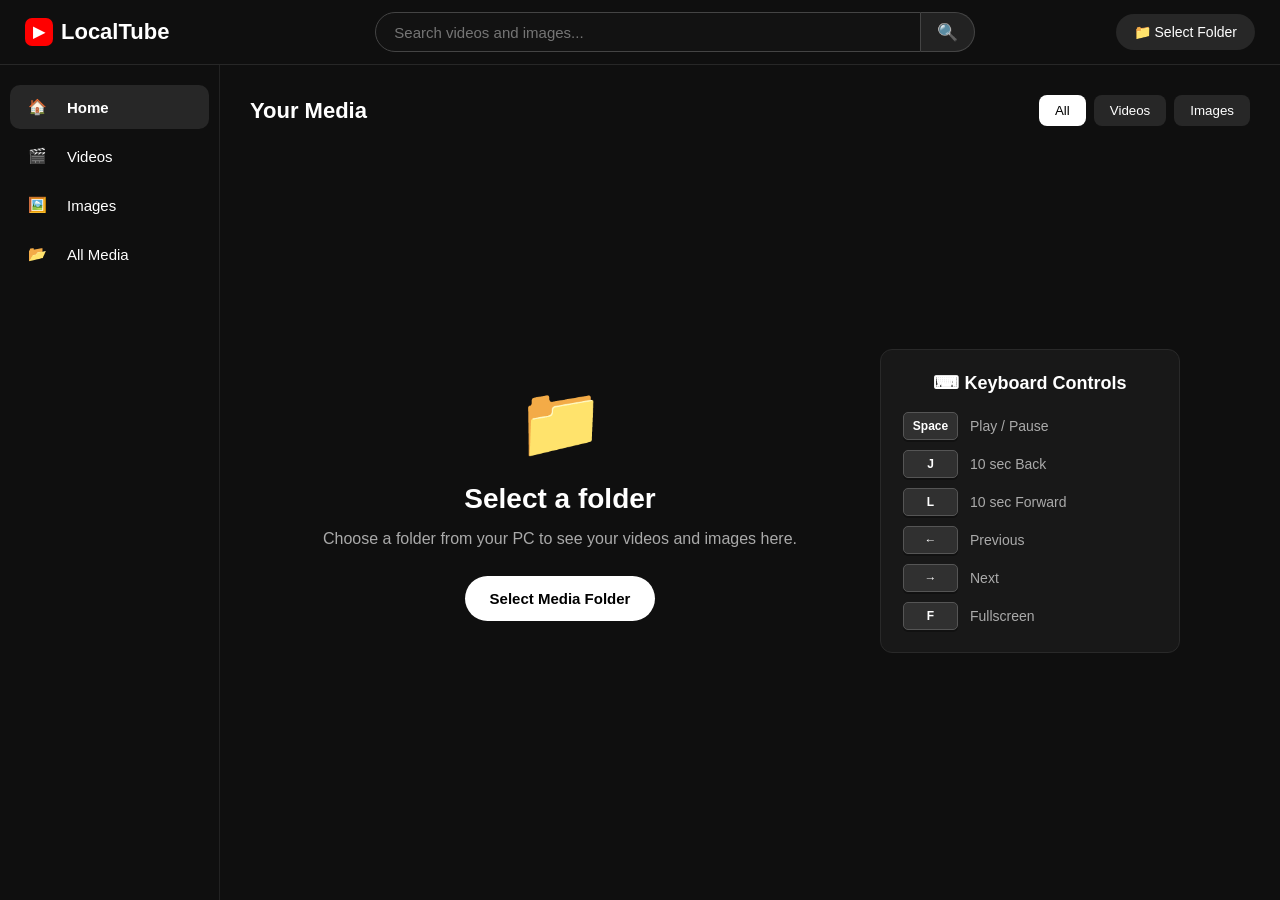
==== index.html @ 8f49742e "." ====
<!DOCTYPE html>
<html lang="en">

<head>

    <meta charset="UTF-8">

    <meta
        name="viewport"
        content="width=device-width, initial-scale=1.0"
    >

    <title>LocalTube</title>

    <link rel="stylesheet" href="style.css">

</head>


<body>


    <!-- ================= HEADER ================= -->

    <header class="header">

        <div class="logo">

            <span class="play-icon">
                ▶
            </span>

            <span>
                LocalTube
            </span>

        </div>


        <!-- SEARCH -->

        <div class="search-box">

            <input
                type="text"
                id="searchInput"
                placeholder="Search videos and images..."
            >

            <button id="searchBtn">
                🔍
            </button>

        </div>


        <!-- SELECT FOLDER -->

        <button
            id="folderBtn"
            class="folder-btn"
        >
            📁 Select Folder
        </button>


        <!-- Hidden folder picker -->

        <input
            type="file"
            id="folderInput"
            webkitdirectory
            multiple
            hidden
        >

    </header>



    <!-- ================= SIDEBAR ================= -->

    <aside class="sidebar">


        <div class="side-item active">

            🏠

            <span>
                Home
            </span>

        </div>


        <div
            class="side-item"
            id="videosFilter"
        >

            🎬

            <span>
                Videos
            </span>

        </div>


        <div
            class="side-item"
            id="imagesFilter"
        >

            🖼️

            <span>
                Images
            </span>

        </div>


        <div
            class="side-item"
            id="allFilter"
        >

            📂

            <span>
                All Media
            </span>

        </div>


    </aside>



    <!-- ================= MAIN ================= -->

    <main class="main">


        <div class="top-section">


            <h2 id="pageTitle">
                Your Media
            </h2>


            <div class="filter-buttons">


                <button
                    class="filter active"
                    data-filter="all"
                >
                    All
                </button>


                <button
                    class="filter"
                    data-filter="video"
                >
                    Videos
                </button>


                <button
                    class="filter"
                    data-filter="image"
                >
                    Images
                </button>


            </div>


        </div>



        <!-- ================= MEDIA GRID ================= -->

        <div
            id="mediaGrid"
            class="media-grid"
        >

<div class="empty-message">


    <!-- ================= FOLDER AREA ================= -->

    <div class="folder-empty-area">

        <div class="empty-icon">
            📁
        </div>


        <h2>
            Select a folder
        </h2>


        <p>
            Choose a folder from your PC to see your
            videos and images here.
        </p>


        <button id="selectFolderEmpty">

            Select Media Folder

        </button>

    </div>



    <!-- ================= KEYBOARD MANUAL ================= -->

    <div class="home-keyboard-guide">


        <h3>
            ⌨ Keyboard Controls
        </h3>


        <div class="home-key-list">


            <div class="home-key-item">

                <kbd>Space</kbd>

                <span>
                    Play / Pause
                </span>

            </div>


            <div class="home-key-item">

                <kbd>J</kbd>

                <span>
                    10 sec Back
                </span>

            </div>


            <div class="home-key-item">

                <kbd>L</kbd>

                <span>
                    10 sec Forward
                </span>

            </div>


            <div class="home-key-item">

                <kbd>←</kbd>

                <span>
                    Previous
                </span>

            </div>


            <div class="home-key-item">

                <kbd>→</kbd>

                <span>
                    Next
                </span>

            </div>


            <div class="home-key-item">

                <kbd>F</kbd>

                <span>
                    Fullscreen
                </span>

            </div>


        </div>


    </div>


</div>


        </div>


    </main>



    <!-- ================= WATCH PAGE ================= -->

    <div
        id="playerModal"
        class="modal"
    >


        <div class="watch-page">


            <!-- ================= WATCH HEADER ================= -->

            <div class="watch-header">

                <button
                    id="watchHomeBtn"
                    class="watch-logo"
                    title="Back to Home"
                >

                    <span class="play-icon">
                        ▶
                    </span>

                    <span>
                        LocalTube
                    </span>

                </button>

            </div>




            <!-- ================= TOP WATCH CONTENT ================= -->

            <div class="watch-content">


                <!-- ================= PLAYER AREA ================= -->

                <div class="watch-main">


                    <!-- CLOSE BUTTON -->

                    <button
                        id="closePlayer"
                        class="close-btn"
                    >
                        ✕
                    </button>



                    <!-- ================= MAIN VIDEO ================= -->

                    <div class="main-video">


                        <!-- PREVIOUS -->

                        <button
                            id="previousMedia"
                            class="media-nav previous"
                            title="Previous"
                        >
                            ❮
                        </button>



                        <!-- VIDEO -->

                        <video
                            id="videoPlayer"
                            controls
                            autoplay
                        >
                        </video>



                        <!-- IMAGE -->

                        <img
                            id="imageViewer"
                            alt="Image"
                        >



                        <!-- NEXT -->

                        <button
                            id="nextMedia"
                            class="media-nav next"
                            title="Next"
                        >
                            ❯
                        </button>


                    </div>



                    <!-- ================= MEDIA TITLE ================= -->

                    <h2 id="playerTitle">
                    </h2>



                    <!-- ================= MEDIA DETAILS ================= -->

                    <div
                        id="mediaDetails"
                        class="media-details"
                    >

                        <span id="mediaType">
                        </span>


                        <span id="mediaSize">
                        </span>

                    </div>


                </div>



                <!-- ================= RECOMMENDATIONS ================= -->

                <aside class="recommendations">


                    <h2>
                        Recommended
                    </h2>


                    <div
                        id="recommendationList"
                    >
                    </div>


                </aside>


            </div>



            <!-- ================= MORE MEDIA ================= -->

            <section class="watch-below">


                <h2>
                    More from your media
                </h2>


                <div
                    id="belowMediaGrid"
                    class="below-media-grid"
                >
                </div>


            </section>


        </div>


    </div>



    <!-- ================= JAVASCRIPT ================= -->

    <script src="script.js"></script>


</body>

</html>
---- style.css ----
/* ================= GENERAL ================= */

* {
    margin: 0;
    padding: 0;
    box-sizing: border-box;
}

body {
    font-family: Arial, Helvetica, sans-serif;
    background: #0f0f0f;
    color: white;
}


/* ================= HEADER ================= */

.header {
    height: 65px;

    display: flex;
    align-items: center;

    padding: 0 25px;

    background: #0f0f0f;

    border-bottom: 1px solid #272727;

    position: fixed;
    top: 0;
    left: 0;
    right: 0;

    z-index: 100;
}


/* LOGO */

.logo {
    width: 210px;

    display: flex;
    align-items: center;

    gap: 8px;

    font-size: 22px;
    font-weight: bold;
}

.play-icon {
    background: red;

    padding: 5px 8px;

    border-radius: 7px;

    font-size: 15px;
}


/* SEARCH */

.search-box {
    flex: 1;

    max-width: 600px;

    margin: auto;

    display: flex;
}

.search-box input {

    width: 100%;

    height: 40px;

    background: #121212;

    border: 1px solid #444;

    border-radius: 22px 0 0 22px;

    color: white;

    padding: 0 18px;

    font-size: 15px;

    outline: none;
}

.search-box input:focus {
    border-color: #3ea6ff;
}

.search-box button {

    width: 60px;

    border: 1px solid #444;

    border-left: none;

    background: #222;

    color: white;

    border-radius: 0 22px 22px 0;

    cursor: pointer;

    font-size: 17px;
}


/* FOLDER BUTTON */

.folder-btn {

    background: #272727;

    color: white;

    border: none;

    padding: 10px 18px;

    border-radius: 20px;

    cursor: pointer;

    font-size: 14px;
}

.folder-btn:hover {
    background: #3a3a3a;
}


/* ================= SIDEBAR ================= */

.sidebar {

    position: fixed;

    top: 65px;
    left: 0;
    bottom: 0;

    width: 220px;

    background: #0f0f0f;

    padding: 20px 10px;

    border-right: 1px solid #222;
}

.side-item {

    display: flex;

    align-items: center;

    gap: 20px;

    padding: 13px 18px;

    border-radius: 10px;

    margin-bottom: 5px;

    cursor: pointer;

    font-size: 15px;
}

.side-item:hover {
    background: #272727;
}

.side-item.active {
    background: #272727;
    font-weight: bold;
}


/* ================= MAIN ================= */

.main {

    margin-left: 220px;

    padding: 95px 30px 30px;

}


/* TOP SECTION */

.top-section {

    display: flex;

    align-items: center;

    justify-content: space-between;

    margin-bottom: 25px;
}

.top-section h2 {
    font-size: 22px;
}


/* FILTER */

.filter-buttons {

    display: flex;

    gap: 8px;
}

.filter {

    background: #272727;

    border: none;

    color: white;

    padding: 8px 16px;

    border-radius: 8px;

    cursor: pointer;
}

.filter:hover {
    background: #3a3a3a;
}

.filter.active {
    background: white;
    color: black;
}


/* ================= MEDIA GRID ================= */

.media-grid {

    display: grid;

    grid-template-columns:
        repeat(auto-fill, minmax(240px, 1fr));

    gap: 25px 18px;
}


/* CARD */

.media-card {

    cursor: pointer;

    min-width: 0;
}

.thumbnail {

    width: 100%;

    aspect-ratio: 16 / 9;

    background: #222;

    border-radius: 10px;

    overflow: hidden;

    position: relative;

    display: flex;

    align-items: center;

    justify-content: center;
}

.thumbnail img,
.thumbnail video {

    width: 100%;
    height: 100%;

    object-fit: cover;
}


/* VIDEO ICON */

.video-icon {

    position: absolute;

    left: 10px;
    bottom: 10px;

    background: rgba(0,0,0,0.75);

    padding: 6px 9px;

    border-radius: 5px;

    font-size: 14px;
}


/* IMAGE ICON */

.image-icon {

    position: absolute;

    left: 10px;
    bottom: 10px;

    background: rgba(0,0,0,0.75);

    padding: 6px 9px;

    border-radius: 5px;
}


/* CARD TITLE */

.media-title {

    margin-top: 10px;

    font-size: 15px;

    line-height: 20px;

    white-space: nowrap;

    overflow: hidden;

    text-overflow: ellipsis;
}

.media-info {

    color: #aaa;

    font-size: 13px;

    margin-top: 5px;
}


/* ================= EMPTY ================= */

.empty-message {

    grid-column: 1 / -1;

    text-align: center;

    margin-top: 100px;

    color: #aaa;
}

.empty-icon {
    font-size: 60px;
    margin-bottom: 20px;
}

.empty-message h2 {
    color: white;
    margin-bottom: 10px;
}

.empty-message p {
    margin-bottom: 20px;
}

.empty-message button {

    background: white;

    border: none;

    padding: 12px 20px;

    border-radius: 20px;

    cursor: pointer;

    font-weight: bold;
}


/* ================= WATCH PAGE ================= */

.modal {

    position: fixed;

    inset: 0;

    background: #0f0f0f;

    display: none;

    z-index: 1000;

    overflow-y: auto;
}

.modal.show {
    display: block;
}


/* ================= WATCH LAYOUT ================= */

/* Main watch page: video on the left, recommendations on the right */
.watch-page {
    width: min(1400px, calc(100% - 40px));
    margin: 0 auto;
    padding: 25px 0 40px;

    display: grid;
    grid-template-columns: minmax(0, 1fr) 360px;
    column-gap: 20px;
    align-items: start;
}

/* Header spans the complete watch page */
.watch-header {
    grid-column: 1 / -1;
}

/* Keyboard guide on the home/watch area can span the full width */
.watch-page > .keyboard-guide {
    grid-column: 1 / -1;
}

/* Main video stays in the left column */
.watch-main {
    grid-column: 1;
    min-width: 0;
    width: 100%;
}

/* Recommendations stay beside the video */
.recommendations {
    grid-column: 2;
    grid-row: 2 / span 2;
}

/* More media stays below the complete player + recommendation area */
.watch-below {
    grid-column: 1 / -1;
}

/* ================= MAIN VIDEO ================= */

.watch-main {

    position: relative;

    min-width: 0;
    width: 100%;
}

.main-video {

    width: 100%;

    background: black;

    border-radius: 10px;

    overflow: hidden;

    display: flex;

    justify-content: center;

    align-items: center;

    min-height: 400px;
}


.main-video video {

    width: 100%;

    max-height: 75vh;

    display: block;

    background: black;
}


.main-video img {

    max-width: 100%;

    max-height: 75vh;

    display: none;

    object-fit: contain;
}


/* ================= VIDEO TITLE ================= */

#playerTitle {

    font-size: 20px;

    margin-top: 15px;

    color: white;

    word-break: break-word;
}


/* ================= CLOSE BUTTON ================= */

.close-btn {

    position: fixed;

    top: 20px;

    right: 25px;

    width: 42px;

    height: 42px;

    border: none;

    border-radius: 50%;

    background: #272727;

    color: white;

    font-size: 18px;

    cursor: pointer;

    z-index: 1100;
}

.close-btn:hover {

    background: #444;
}


/* ================= RECOMMENDATIONS ================= */

.recommendations {
    width: 100%;
    min-width: 0;
    padding: 0;
    margin: 0;
    max-height: none;
    overflow: visible;
}

.recommendations h2 {
    margin: 0 0 15px 0;
    font-size: 20px;
    font-weight: 600;
}

/* Recommendation list */
#recommendationList {
    display: flex;
    flex-direction: column;
    gap: 12px;
    width: 100%;
}

/* Recommendation card */
.recommendation-card {
    display: grid;
    grid-template-columns: 145px minmax(0, 1fr);
    gap: 10px;
    width: 100%;
    margin: 0;
    cursor: pointer;
    min-width: 0;
}

/* Thumbnail */
.recommendation-thumbnail {
    width: 145px;
    height: 82px;
    background: #222;
    border-radius: 7px;
    overflow: hidden;
    position: relative;
}

.recommendation-thumbnail img,
.recommendation-thumbnail video {
    width: 100%;
    height: 100%;
    object-fit: cover;
    display: block;
}

/* Text */
.recommendation-info {
    min-width: 0;
    overflow: hidden;
}

.recommendation-title {
    font-size: 14px;
    line-height: 19px;
    font-weight: 500;
    color: #eee;

    display: -webkit-box;
    -webkit-line-clamp: 2;
    -webkit-box-orient: vertical;
    overflow: hidden;
}

.recommendation-size {
    color: #aaa;
    font-size: 12px;
    margin-top: 5px;
}

.recommendation-card:hover .recommendation-title {
    color: #3ea6ff;
}

/* ================= HOVER PREVIEW ================= */

.thumbnail video.preview-video {

    width: 100%;

    height: 100%;

    object-fit: cover;

    display: block;
}


/* Small play indicator */

.preview-play {

    position: absolute;

    right: 8px;

    bottom: 8px;

    background: rgba(0, 0, 0, 0.75);

    padding: 5px 8px;

    border-radius: 5px;

    font-size: 12px;

    pointer-events: none;
}


/* ================= WATCH PAGE RESPONSIVE ================= */

@media (max-width: 1000px) {

    .watch-page {
        grid-template-columns: 1fr;
        width: min(100% - 30px, 900px);
    }

    .watch-main {
        grid-column: 1;
    }

    .recommendations {
        grid-column: 1;
        grid-row: auto;
        margin-top: 20px;
    }

    .recommendation-card {
        grid-template-columns: 180px minmax(0, 1fr);
    }

    .recommendation-thumbnail {
        width: 180px;
        height: 100px;
    }
}

@media (max-width: 600px) {

    .watch-page {
        width: 100%;
        padding: 15px 0 30px;
    }

    .main-video {
        border-radius: 0;
        min-height: 250px;
    }

    #playerTitle {
        padding: 0 15px;
        font-size: 17px;
    }

    .recommendations {
        padding: 15px;
    }

    .recommendation-card {
        grid-template-columns: 130px minmax(0, 1fr);
    }

    .recommendation-thumbnail {
        width: 130px;
        height: 73px;
    }
}

/* ================= RESPONSIVE ================= */

@media (max-width: 800px) {

    .sidebar {
        width: 70px;
    }

    .side-item span {
        display: none;
    }

    .side-item {
        justify-content: center;
        padding: 15px;
    }

    .main {
        margin-left: 70px;
    }

    .logo {
        width: auto;
        margin-right: 15px;
    }

    .logo span:last-child {
        display: none;
    }

    .folder-btn {
        padding: 9px;
        font-size: 0;
    }

    .folder-btn::after {
        content: "📁";
        font-size: 18px;
    }
}

/* ==========================================
   MEDIA PREVIOUS / NEXT BUTTONS
   ========================================== */

.media-nav {

    position: absolute;

    top: 50%;

    transform: translateY(-50%);

    width: 55px;

    height: 80px;

    border: none;

    background: rgba(0, 0, 0, 0.55);

    color: white;

    font-size: 42px;

    cursor: pointer;

    z-index: 20;

    opacity: 0;

    transition: 0.2s;

}


/* Show arrows when mouse is over player */

.main-video:hover .media-nav {

    opacity: 1;

}


/* Previous */

.media-nav.previous {

    left: 0;

    border-radius: 0 12px 12px 0;

}


/* Next */

.media-nav.next {

    right: 0;

    border-radius: 12px 0 0 12px;

}


/* Hover */

.media-nav:hover {

    background: rgba(0, 0, 0, 0.8);

}


/* ==========================================
   MEDIA DETAILS
   ========================================== */

.media-details {

    display: flex;

    gap: 20px;

    margin-top: 12px;

    color: #aaa;

    font-size: 14px;

}


/* Keyboard hint */

.media-details::after {

    content: "← →  Previous / Next";

    margin-left: auto;

    color: #777;


}


/* ==========================================
   MORE MEDIA BELOW PLAYER
   ========================================== */

.watch-below {

    grid-column: 1 / -1;

    margin-top: 20px;

    border-top: 1px solid #272727;

    padding-top: 25px;

}


.watch-below h2 {

    font-size: 20px;

    margin-bottom: 18px;

}


/* ==========================================
   BELOW MEDIA GRID
   ========================================== */

.below-media-grid {

    display: grid;

    grid-template-columns:
        repeat(auto-fill, minmax(220px, 1fr));

    gap: 22px 16px;

}


/* Card */

.below-media-card {

    cursor: pointer;

    min-width: 0;

}


/* Thumbnail */

.below-media-thumbnail {

    width: 100%;

    aspect-ratio: 16 / 9;

    background: #222;

    border-radius: 9px;

    overflow: hidden;

}


.below-media-thumbnail img,
.below-media-thumbnail video {

    width: 100%;

    height: 100%;

    object-fit: cover;

}


/* Title */

.below-media-title {

    margin-top: 9px;

    font-size: 14px;

    line-height: 19px;

    font-weight: 500;

    white-space: nowrap;

    overflow: hidden;

    text-overflow: ellipsis;

}


/* Info */

.below-media-info {

    margin-top: 5px;

    color: #aaa;

    font-size: 12px;

}


/* Hover */

.below-media-card:hover
.below-media-title {

    color: #3ea6ff;

}


/* ==========================================
   MOBILE
   ========================================== */

@media (max-width: 700px) {

    .below-media-grid {

        grid-template-columns:
            repeat(2, 1fr);

    }

}/* ==========================================
   MORE MEDIA BELOW PLAYER
   ========================================== */

.watch-below {

    grid-column: 1 / -1;

    margin-top: 20px;

    border-top: 1px solid #272727;

    padding-top: 25px;

}


.watch-below h2 {

    font-size: 20px;

    margin-bottom: 18px;

}


/* ==========================================
   BELOW MEDIA GRID
   ========================================== */

.below-media-grid {

    display: grid;

    grid-template-columns:
        repeat(auto-fill, minmax(220px, 1fr));

    gap: 22px 16px;

}


/* Card */

.below-media-card {

    cursor: pointer;

    min-width: 0;

}


/* Thumbnail */

.below-media-thumbnail {

    width: 100%;

    aspect-ratio: 16 / 9;

    background: #222;

    border-radius: 9px;

    overflow: hidden;

}


.below-media-thumbnail img,
.below-media-thumbnail video {

    width: 100%;

    height: 100%;

    object-fit: cover;

}


/* Title */

.below-media-title {

    margin-top: 9px;

    font-size: 14px;

    line-height: 19px;

    font-weight: 500;

    white-space: nowrap;

    overflow: hidden;

    text-overflow: ellipsis;

}


/* Info */

.below-media-info {

    margin-top: 5px;

    color: #aaa;

    font-size: 12px;

}


/* Hover */

.below-media-card:hover
.below-media-title {

    color: #3ea6ff;

}


/* ==========================================
   MOBILE
   ========================================== */

@media (max-width: 700px) {

    .below-media-grid {

        grid-template-columns:
            repeat(2, 1fr);

    }

}

/* ==========================================
   WATCH PAGE HEADER
   ========================================== */

.watch-header {

    grid-column: 1 / -1;

    height: 55px;

    display: flex;

    align-items: center;

    margin-bottom: 5px;

}


/* LocalTube logo button */

.watch-logo {

    display: flex;

    align-items: center;

    gap: 8px;

    background: transparent;

    border: none;

    color: white;

    font-size: 21px;

    font-weight: bold;

    cursor: pointer;

    padding: 5px 10px;

    border-radius: 8px;

}


.watch-logo:hover {

    background: #272727;

}


/* Logo play icon */

.watch-logo .play-icon {

    background: red;

    padding: 5px 8px;

    border-radius: 7px;

    font-size: 14px;

}

/* ==========================================
   WELCOME SCREEN
   ========================================== */

.welcome-screen {

    position: fixed;

    inset: 0;

    background: #0f0f0f;

    z-index: 5000;

    overflow-y: auto;

    display: flex;

    justify-content: center;

    align-items: center;

    padding: 40px 20px;

}


/* Welcome box */

.welcome-box {

    width: 100%;

    max-width: 950px;

    text-align: center;

}


/* Logo */

.welcome-logo {

    display: flex;

    justify-content: center;

    align-items: center;

    gap: 9px;

    font-size: 28px;

    font-weight: bold;

    margin-bottom: 25px;

}


.welcome-logo .play-icon {

    background: red;

    padding: 7px 11px;

    border-radius: 8px;

    font-size: 18px;

}


/* Heading */

.welcome-box h1 {

    font-size: 34px;

    margin-bottom: 10px;

}


.welcome-subtitle {

    color: #aaa;

    font-size: 17px;

    margin-bottom: 35px;

}


/* ==========================================
   MANUAL CARDS
   ========================================== */

.manual-grid {

    display: grid;

    grid-template-columns:
        repeat(3, 1fr);

    gap: 15px;

    text-align: left;

}


.manual-card {

    background: #181818;

    border: 1px solid #292929;

    border-radius: 12px;

    padding: 20px;

    transition: 0.2s;

}


.manual-card:hover {

    background: #222;

    transform: translateY(-2px);

}


.manual-icon {

    font-size: 30px;

    margin-bottom: 12px;

}


.manual-card h3 {

    font-size: 16px;

    margin-bottom: 8px;

}


.manual-card p {

    color: #aaa;

    font-size: 13px;

    line-height: 19px;

}


/* ==========================================
   START BUTTON
   ========================================== */

.start-button {

    margin-top: 30px;

    background: white;

    color: black;

    border: none;

    padding: 13px 24px;

    border-radius: 25px;

    font-size: 15px;

    font-weight: bold;

    cursor: pointer;

}


.start-button:hover {

    background: #ddd;

}


/* ==========================================
   WELCOME RESPONSIVE
   ========================================== */

@media (max-width: 800px) {

    .manual-grid {

        grid-template-columns:
            repeat(2, 1fr);

    }

}


@media (max-width: 500px) {

    .manual-grid {

        grid-template-columns: 1fr;

    }


    .welcome-box h1 {

        font-size: 26px;

    }

}

/* ==========================================
   KEYBOARD CONTROLS - TOP
   ========================================== */

.keyboard-guide {

    grid-column: 1 / -1;

    width: 100%;

    margin: 0 0 12px 0;

    padding: 8px 0;

    display: flex;

    align-items: center;

    gap: 18px;

}


/* Heading */

.keyboard-guide h3 {

    margin: 0;

    white-space: nowrap;

    font-size: 14px;

    color: #ddd;

}


/* Controls */

.keyboard-controls {

    display: flex;

    flex-wrap: wrap;

    gap: 7px;

}


/* Individual control */

.key-control {

    display: flex;

    align-items: center;

    gap: 6px;

    background: #181818;

    border: 1px solid #292929;

    padding: 5px 8px;

    border-radius: 6px;

    color: #aaa;

    font-size: 11px;

}


/* Keyboard key */

.key-control kbd {

    background: #303030;

    border: 1px solid #555;

    color: white;

    padding: 3px 6px;

    border-radius: 4px;

    font-family: Arial, sans-serif;

    font-size: 11px;

    font-weight: bold;

    box-shadow: 0 1px 0 #111;

}

/* ==========================================
   HOME EMPTY AREA
   ========================================== */

.empty-message {

    width: 100%;

    min-height: 500px;

    display: flex;

    align-items: center;

    justify-content: center;

    gap: 80px;

    padding: 40px;

    box-sizing: border-box;

}


/* ==========================================
   FOLDER SELECT AREA
   ========================================== */

.folder-empty-area {

    width: 480px;

    text-align: center;

}


.folder-empty-area .empty-icon {

    font-size: 70px;

    margin-bottom: 20px;

}


.folder-empty-area h2 {

    font-size: 28px;

    margin-bottom: 12px;

}


.folder-empty-area p {

    color: #aaa;

    font-size: 16px;

    line-height: 24px;

    margin-bottom: 25px;

}


.folder-empty-area button {

    background: white;

    color: black;

    border: none;

    padding: 14px 25px;

    border-radius: 25px;

    font-size: 15px;

    font-weight: bold;

    cursor: pointer;

}


.folder-empty-area button:hover {

    background: #ddd;

}


/* ==========================================
   HOME KEYBOARD MANUAL
   ========================================== */

.home-keyboard-guide {

    width: 300px;

    background: #181818;

    border: 1px solid #292929;

    border-radius: 12px;

    padding: 22px;

    box-sizing: border-box;

}


.home-keyboard-guide h3 {

    margin: 0 0 18px 0;

    font-size: 18px;

    color: white;

}


/* List */

.home-key-list {

    display: flex;

    flex-direction: column;

    gap: 10px;

}


/* Each key */

.home-key-item {

    display: flex;

    align-items: center;

    gap: 12px;

    color: #aaa;

    font-size: 14px;

}


/* Keyboard button */

.home-key-item kbd {

    min-width: 55px;

    text-align: center;

    background: #303030;

    border: 1px solid #555;

    color: white;

    padding: 6px 8px;

    border-radius: 5px;

    font-family: Arial, sans-serif;

    font-size: 12px;

    font-weight: bold;

    box-shadow: 0 2px 0 #111;

}


/* ==========================================
   RESPONSIVE
   ========================================== */

@media (max-width: 900px) {

    .empty-message {

        flex-direction: column;

        gap: 35px;

    }


    .folder-empty-area {

        width: 100%;

        max-width: 480px;

    }


    .home-keyboard-guide {

        width: 100%;

        max-width: 480px;

    }

}

/* ================= FINAL WATCH LAYOUT OVERRIDES ================= */

.watch-header {
    grid-column: 1 / -1;
}

.watch-page > .watch-main {
    grid-column: 1;
}

.watch-page > .recommendations {
    grid-column: 2;
    grid-row: 2 / span 2;
    align-self: start;
}

.watch-page > .watch-below {
    grid-column: 1 / -1;
}

/* Recommended videos never get their own scrollbar */
.recommendations,
#recommendationList {
    max-height: none;
    overflow: visible;
}

@media (max-width: 1000px) {
    .watch-page > .recommendations {
        grid-column: 1;
        grid-row: auto;
    }
}

/* =====================================================
   FINAL FIX — VIDEO LEFT + RECOMMENDED RIGHT
   ===================================================== */

/* Watch page */
.watch-page {
    position: relative;

    width: calc(100% - 60px);
    max-width: 1500px;

    margin: 0 auto;

    padding: 25px 380px 40px 0;
}


/* LocalTube header */
.watch-header {
    width: 100%;
    margin-bottom: 15px;
}


/* Main video */
.watch-main {
    width: 100%;
    min-width: 0;
}


/* ==========================================
   RECOMMENDED — FORCE RIGHT SIDE
   ========================================== */

.watch-page .recommendations {

    position: absolute;

    top: 90px;
    right: 0;

    width: 350px;

    margin: 0;
    padding: 0;

    display: block;

    max-height: none;
    overflow: visible;

    z-index: 5;
}


/* Recommended heading */

.watch-page .recommendations h2 {

    margin: 0 0 15px 0;

    font-size: 20px;
    line-height: 25px;

}


/* Recommendation list */

.watch-page #recommendationList {

    display: flex;

    flex-direction: column;

    gap: 12px;

    width: 100%;

    max-height: none;

    overflow: visible;
}


/* Individual recommendation */

.watch-page .recommendation-card {

    display: grid;

    grid-template-columns: 145px minmax(0, 1fr);

    gap: 10px;

    width: 100%;

    margin: 0;

    cursor: pointer;

    min-width: 0;
}


/* Thumbnail */

.watch-page .recommendation-thumbnail {

    width: 145px;
    height: 82px;

    background: #222;

    border-radius: 7px;

    overflow: hidden;
}


.watch-page .recommendation-thumbnail img,
.watch-page .recommendation-thumbnail video {

    width: 100%;
    height: 100%;

    object-fit: cover;

    display: block;
}


/* Recommendation text */

.watch-page .recommendation-info {

    min-width: 0;

    overflow: hidden;
}


.watch-page .recommendation-title {

    font-size: 14px;

    line-height: 18px;

    font-weight: 500;

    color: #eee;

    display: -webkit-box;

    -webkit-line-clamp: 2;

    -webkit-box-orient: vertical;

    overflow: hidden;
}


.watch-page .recommendation-size {

    margin-top: 5px;

    color: #aaa;

    font-size: 12px;
}


/* Hover */

.watch-page .recommendation-card:hover
.recommendation-title {

    color: #3ea6ff;
}


/* ==========================================
   MORE MEDIA
   ========================================== */

.watch-page .watch-below {

    width: 100%;

    margin-top: 25px;
}


/* ==========================================
   DESKTOP
   ========================================== */

@media (min-width: 1001px) {

    .watch-page {

        padding-right: 380px;

    }

}


/* ==========================================
   TABLET / MOBILE
   ========================================== */

@media (max-width: 1000px) {

    .watch-page {

        width: 100%;

        padding: 20px;

    }


    .watch-page .recommendations {

        position: static;

        width: 100%;

        margin-top: 25px;

    }


    .watch-page .recommendation-card {

        grid-template-columns: 180px minmax(0, 1fr);

    }


    .watch-page .recommendation-thumbnail {

        width: 180px;

        height: 100px;

    }

}

/* =========================================================
   FINAL WATCH PAGE LAYOUT
   VIDEO = LARGE LEFT
   RECOMMENDED = RIGHT
   ========================================================= */

.watch-page {

    width: calc(100% - 80px);

    max-width: none;

    margin: 0 auto;

    padding: 25px 0 40px;

    display: grid;

    grid-template-columns: minmax(0, 1fr) 350px;

    column-gap: 20px;

    row-gap: 0;

    align-items: start;

}


/* =========================================================
   LOCAL TUBE HEADER
   ========================================================= */

.watch-page .watch-header {

    grid-column: 1 / -1;

    width: 100%;

    margin-bottom: 20px;

}


/* =========================================================
   VIDEO AREA
   ========================================================= */

.watch-page .watch-main {

    grid-column: 1;

    grid-row: 2;

    width: 100%;

    min-width: 0;

    max-width: none;

}


/* Video container */

.watch-page .main-video {

    width: 100%;

    aspect-ratio: 16 / 9;

    min-height: 0;

    max-height: none;

    background: #000;

    border-radius: 10px;

    overflow: hidden;

}


/* Video */

.watch-page .main-video video {

    width: 100%;

    height: 100%;

    max-height: none;

    object-fit: contain;

    display: block;

}


/* Image */

.watch-page .main-video img {

    width: 100%;

    height: 100%;

    max-width: none;

    max-height: none;

    object-fit: contain;

}


/* =========================================================
   RECOMMENDED
   ========================================================= */

.watch-page .recommendations {

    grid-column: 2;

    grid-row: 2;

    position: static;

    width: 350px;

    min-width: 0;

    max-width: 350px;

    margin: 0;

    padding: 0;

    overflow: visible;

    max-height: none;

}


/* Heading */

.watch-page .recommendations h2 {

    margin: 0 0 15px 0;

    font-size: 20px;

    line-height: 25px;

}


/* List */

.watch-page #recommendationList {

    display: flex;

    flex-direction: column;

    gap: 12px;

    width: 100%;

    overflow: visible;

    max-height: none;

}


/* =========================================================
   RECOMMENDATION CARD
   ========================================================= */

.watch-page .recommendation-card {

    display: grid;

    grid-template-columns: 145px minmax(0, 1fr);

    gap: 10px;

    width: 100%;

    min-width: 0;

    margin: 0;

}


/* Thumbnail */

.watch-page .recommendation-thumbnail {

    width: 145px;

    height: 82px;

    border-radius: 7px;

    overflow: hidden;

    background: #181818;

}


.watch-page .recommendation-thumbnail img,

.watch-page .recommendation-thumbnail video {

    width: 100%;

    height: 100%;

    object-fit: cover;

    display: block;

}


/* =========================================================
   RECOMMENDATION TEXT
   ========================================================= */

.watch-page .recommendation-info {

    min-width: 0;

    overflow: hidden;

}


.watch-page .recommendation-title {

    font-size: 13px;

    line-height: 17px;

    color: #eee;

    font-weight: 500;

    display: -webkit-box;

    -webkit-line-clamp: 2;

    -webkit-box-orient: vertical;

    overflow: hidden;

}


.watch-page .recommendation-size {

    margin-top: 5px;

    font-size: 12px;

    color: #999;

}


/* =========================================================
   MORE FROM YOUR MEDIA
   ========================================================= */

.watch-page .watch-below {

    grid-column: 1 / -1;

    grid-row: 3;

    width: 100%;

    margin-top: 25px;

}


/* =========================================================
   REMOVE RECOMMENDATION SCROLLBAR
   ========================================================= */

.watch-page .recommendations,

.watch-page #recommendationList {

    overflow-y: visible;

    overflow-x: visible;

    max-height: none;

}


/* =========================================================
   SMALL SCREEN
   ========================================================= */

@media (max-width: 1000px) {

    .watch-page {

        width: calc(100% - 30px);

        display: block;

    }


    .watch-page .watch-main {

        width: 100%;

    }


    .watch-page .recommendations {

        width: 100%;

        max-width: none;

        margin-top: 25px;

    }


    .watch-page .recommendation-card {

        grid-template-columns: 160px minmax(0, 1fr);

    }


    .watch-page .recommendation-thumbnail {

        width: 160px;

        height: 90px;

    }

}

/* =========================================================
   FINAL FIX
   VIDEO LEFT + RECOMMENDED RIGHT
   ========================================================= */

.watch-page {
    position: relative !important;

    width: calc(100% - 80px) !important;

    max-width: none !important;

    margin: 0 auto !important;

    padding: 25px 0 40px 0 !important;

    display: block !important;
}


/* =========================================================
   WATCH HEADER
   ========================================================= */

.watch-header {
    width: 100% !important;

    margin-bottom: 20px !important;
}


/* =========================================================
   VIDEO AREA
   ========================================================= */

.watch-main {
    width: calc(100% - 370px) !important;

    max-width: none !important;

    min-width: 0 !important;

    margin: 0 !important;
}


/* Video box */

.main-video {
    width: 100% !important;

    aspect-ratio: 16 / 9 !important;

    height: auto !important;

    min-height: 0 !important;

    max-height: none !important;

    background: #000;

    border-radius: 10px;

    overflow: hidden;
}


/* Video */

.main-video video {
    width: 100% !important;

    height: 100% !important;

    max-width: none !important;

    max-height: none !important;

    object-fit: contain;
}


/* Image */

.main-video img {
    width: 100% !important;

    height: 100% !important;

    max-width: none !important;

    max-height: none !important;

    object-fit: contain;
}


/* =========================================================
   RECOMMENDED — RIGHT SIDE
   ========================================================= */

.recommendations {
    position: absolute !important;

    top: 90px !important;

    right: 0 !important;

    width: 350px !important;

    max-width: 350px !important;

    min-width: 350px !important;

    margin: 0 !important;

    padding: 0 !important;

    display: block !important;

    grid-column: unset !important;

    grid-row: unset !important;

    overflow: visible !important;

    max-height: none !important;
}


/* Heading */

.recommendations h2 {
    margin: 0 0 15px 0 !important;

    font-size: 20px !important;

    line-height: 25px !important;
}


/* List */

#recommendationList {
    width: 100% !important;

    display: flex !important;

    flex-direction: column !important;

    gap: 12px !important;

    overflow: visible !important;

    max-height: none !important;
}


/* =========================================================
   RECOMMENDATION CARD
   ========================================================= */

.recommendation-card {
    width: 100% !important;

    display: grid !important;

    grid-template-columns: 145px minmax(0, 1fr) !important;

    gap: 10px !important;

    margin: 0 !important;

    min-width: 0 !important;
}


/* Thumbnail */

.recommendation-thumbnail {
    width: 145px !important;

    height: 82px !important;

    border-radius: 7px !important;

    overflow: hidden !important;

    background: #181818;
}


.recommendation-thumbnail img,
.recommendation-thumbnail video {
    width: 100% !important;

    height: 100% !important;

    object-fit: cover !important;

    display: block;
}


/* Text */

.recommendation-info {
    min-width: 0 !important;

    overflow: hidden !important;
}


.recommendation-title {
    font-size: 13px !important;

    line-height: 17px !important;

    font-weight: 500 !important;

    display: -webkit-box !important;

    -webkit-line-clamp: 2 !important;

    -webkit-box-orient: vertical !important;

    overflow: hidden !important;
}


.recommendation-size {
    margin-top: 5px !important;

    font-size: 12px !important;

    color: #999 !important;
}


/* =========================================================
   MORE MEDIA
   ========================================================= */

.watch-below {
    width: calc(100% - 370px) !important;

    margin-top: 25px !important;

    clear: both !important;
}


/* =========================================================
   MOBILE / SMALL SCREEN
   ========================================================= */

@media (max-width: 1000px) {

    .watch-page {
        width: calc(100% - 30px) !important;

        padding: 20px 0 30px !important;
    }


    .watch-main {
        width: 100% !important;
    }


    .recommendations {
        position: static !important;

        width: 100% !important;

        max-width: none !important;

        min-width: 0 !important;

        margin-top: 25px !important;
    }


    .watch-below {
        width: 100% !important;
    }

}
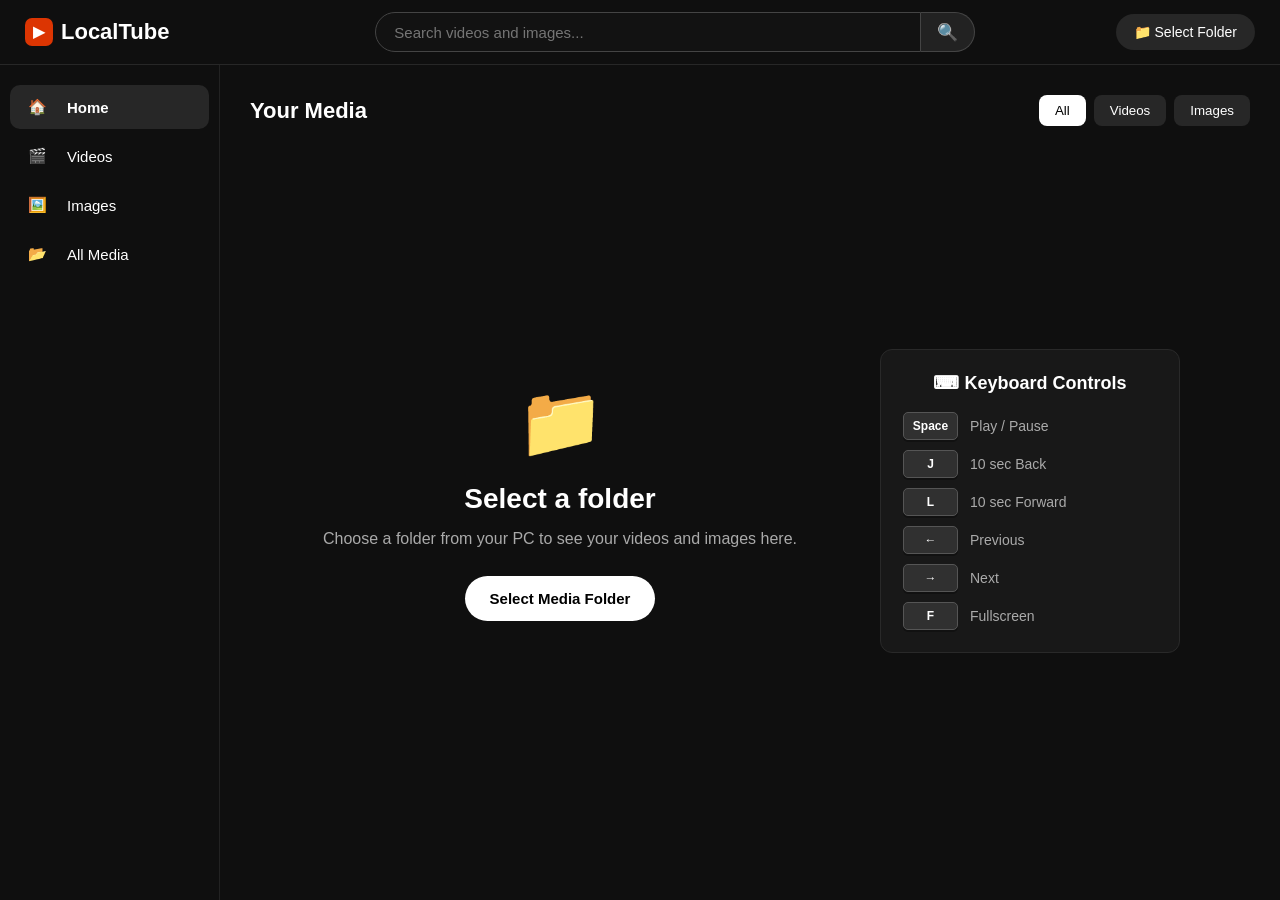
==== commit 112980fb: "." ====
--- a/index.html
+++ b/index.html
@@ -2,69 +2,33 @@
 <html lang="en">
 
 <head>
-
     <meta charset="UTF-8">
-
-    <meta
-        name="viewport"
-        content="width=device-width, initial-scale=1.0"
-    >
-
+    <meta name="viewport" content="width=device-width, initial-scale=1.0">
     <title>LocalTube</title>
-
     <link rel="stylesheet" href="style.css">
-
 </head>
 
-
 <body>
 
-
     <!-- ================= HEADER ================= -->
-
     <header class="header">
-
         <div class="logo">
-
-            <span class="play-icon">
-                ▶
-            </span>
-
-            <span>
-                LocalTube
-            </span>
-
-        </div>
-
-
-        <!-- SEARCH -->
+            <span class="play-icon">▶</span>
+            <span>LocalTube</span>
+        </div>
 
         <div class="search-box">
-
             <input
                 type="text"
                 id="searchInput"
                 placeholder="Search videos and images..."
             >
-
-            <button id="searchBtn">
-                🔍
-            </button>
-
-        </div>
-
-
-        <!-- SELECT FOLDER -->
-
-        <button
-            id="folderBtn"
-            class="folder-btn"
-        >
+            <button id="searchBtn">🔍</button>
+        </div>
+
+        <button id="folderBtn" class="folder-btn">
             📁 Select Folder
         </button>
-
-
-        <!-- Hidden folder picker -->
 
         <input
             type="file"
@@ -73,447 +37,189 @@
             multiple
             hidden
         >
-
     </header>
 
-
-
     <!-- ================= SIDEBAR ================= -->
-
     <aside class="sidebar">
-
-
         <div class="side-item active">
-
             🏠
-
-            <span>
-                Home
-            </span>
-
-        </div>
-
-
-        <div
-            class="side-item"
-            id="videosFilter"
-        >
-
+            <span>Home</span>
+        </div>
+
+        <div class="side-item" id="videosFilter">
             🎬
-
-            <span>
-                Videos
-            </span>
-
-        </div>
-
-
-        <div
-            class="side-item"
-            id="imagesFilter"
-        >
-
+            <span>Videos</span>
+        </div>
+
+        <div class="side-item" id="imagesFilter">
             🖼️
-
-            <span>
-                Images
-            </span>
-
-        </div>
-
-
-        <div
-            class="side-item"
-            id="allFilter"
-        >
-
+            <span>Images</span>
+        </div>
+
+        <div class="side-item" id="allFilter">
             📂
-
-            <span>
-                All Media
-            </span>
-
-        </div>
-
-
+            <span>All Media</span>
+        </div>
     </aside>
 
-
-
     <!-- ================= MAIN ================= -->
-
     <main class="main">
-
-
         <div class="top-section">
-
-
-            <h2 id="pageTitle">
-                Your Media
-            </h2>
-
+            <h2 id="pageTitle">Your Media</h2>
 
             <div class="filter-buttons">
-
-
-                <button
-                    class="filter active"
-                    data-filter="all"
-                >
-                    All
-                </button>
-
-
-                <button
-                    class="filter"
-                    data-filter="video"
-                >
-                    Videos
-                </button>
-
-
-                <button
-                    class="filter"
-                    data-filter="image"
-                >
-                    Images
-                </button>
-
-
-            </div>
-
-
-        </div>
-
-
-
-        <!-- ================= MEDIA GRID ================= -->
-
-        <div
-            id="mediaGrid"
-            class="media-grid"
-        >
-
-<div class="empty-message">
-
-
-    <!-- ================= FOLDER AREA ================= -->
-
-    <div class="folder-empty-area">
-
-        <div class="empty-icon">
-            📁
-        </div>
-
-
-        <h2>
-            Select a folder
-        </h2>
-
-
-        <p>
-            Choose a folder from your PC to see your
-            videos and images here.
-        </p>
-
-
-        <button id="selectFolderEmpty">
-
-            Select Media Folder
-
-        </button>
-
-    </div>
-
-
-
-    <!-- ================= KEYBOARD MANUAL ================= -->
-
-    <div class="home-keyboard-guide">
-
-
-        <h3>
-            ⌨ Keyboard Controls
-        </h3>
-
-
-        <div class="home-key-list">
-
-
-            <div class="home-key-item">
-
-                <kbd>Space</kbd>
-
-                <span>
-                    Play / Pause
-                </span>
-
-            </div>
-
-
-            <div class="home-key-item">
-
-                <kbd>J</kbd>
-
-                <span>
-                    10 sec Back
-                </span>
-
-            </div>
-
-
-            <div class="home-key-item">
-
-                <kbd>L</kbd>
-
-                <span>
-                    10 sec Forward
-                </span>
-
-            </div>
-
-
-            <div class="home-key-item">
-
-                <kbd>←</kbd>
-
-                <span>
-                    Previous
-                </span>
-
-            </div>
-
-
-            <div class="home-key-item">
-
-                <kbd>→</kbd>
-
-                <span>
-                    Next
-                </span>
-
-            </div>
-
-
-            <div class="home-key-item">
-
-                <kbd>F</kbd>
-
-                <span>
-                    Fullscreen
-                </span>
-
-            </div>
-
-
-        </div>
-
-
-    </div>
-
-
-</div>
-
-
-        </div>
-
-
+                <button class="filter active" data-filter="all">All</button>
+                <button class="filter" data-filter="video">Videos</button>
+                <button class="filter" data-filter="image">Images</button>
+            </div>
+        </div>
+
+        <div id="mediaGrid" class="media-grid">
+            <div class="empty-message">
+                <div class="folder-empty-area">
+                    <div class="empty-icon">📁</div>
+                    <h2>Select a folder</h2>
+                    <p>
+                        Choose a folder from your PC to see your
+                        videos and images here.
+                    </p>
+                    <button id="selectFolderEmpty">
+                        Select Media Folder
+                    </button>
+                </div>
+
+                <div class="home-keyboard-guide">
+                    <h3>⌨ Keyboard Controls</h3>
+
+                    <div class="home-key-list">
+                        <div class="home-key-item">
+                            <kbd>Space</kbd>
+                            <span>Play / Pause</span>
+                        </div>
+                        <div class="home-key-item">
+                            <kbd>J</kbd>
+                            <span>10 sec Back</span>
+                        </div>
+                        <div class="home-key-item">
+                            <kbd>L</kbd>
+                            <span>10 sec Forward</span>
+                        </div>
+                        <div class="home-key-item">
+                            <kbd>←</kbd>
+                            <span>Previous</span>
+                        </div>
+                        <div class="home-key-item">
+                            <kbd>→</kbd>
+                            <span>Next</span>
+                        </div>
+                        <div class="home-key-item">
+                            <kbd>F</kbd>
+                            <span>Fullscreen</span>
+                        </div>
+                    </div>
+                </div>
+            </div>
+        </div>
     </main>
 
-
-
     <!-- ================= WATCH PAGE ================= -->
-
-    <div
-        id="playerModal"
-        class="modal"
-    >
-
-
+    <div id="playerModal" class="modal">
         <div class="watch-page">
 
-
-            <!-- ================= WATCH HEADER ================= -->
-
             <div class="watch-header">
-
                 <button
                     id="watchHomeBtn"
                     class="watch-logo"
                     title="Back to Home"
                 >
-
-                    <span class="play-icon">
-                        ▶
-                    </span>
-
-                    <span>
-                        LocalTube
-                    </span>
-
+                    <span class="play-icon">▶</span>
+                    <span>LocalTube</span>
                 </button>
-
-            </div>
-
-
-
-
-            <!-- ================= TOP WATCH CONTENT ================= -->
+            </div>
 
             <div class="watch-content">
-
-
-                <!-- ================= PLAYER AREA ================= -->
-
                 <div class="watch-main">
 
-
-                    <!-- CLOSE BUTTON -->
-
-                    <button
-                        id="closePlayer"
-                        class="close-btn"
-                    >
+                    <button id="closePlayer" class="close-btn">
                         ✕
                     </button>
 
-
-
                     <!-- ================= MAIN VIDEO ================= -->
-
                     <div class="main-video">
-
-
-                        <!-- PREVIOUS -->
+                        <div class="video-wrapper">
+                            <video
+                                id="videoPlayer"
+                                autoplay
+                                playsinline
+                            ></video>
+                        </div>
+
+                        <img id="imageViewer" alt="Image">
+                    </div>
+
+                    <h2 id="playerTitle"></h2>
+
+                    <!-- ================= CUSTOM VIDEO CONTROLS ================= -->
+                    <div
+                        id="customVideoControls"
+                        class="custom-video-controls"
+                    >
+                        <button id="playPauseBtn" type="button" title="Play / Pause">
+                            ▶
+                        </button>
+
+                        <span id="videoCurrentTime">0:00</span>
+
+                        <input
+                            type="range"
+                            id="videoProgress"
+                            min="0"
+                            max="100"
+                            value="0"
+                            step="0.1"
+                            aria-label="Video progress"
+                        >
+
+                        <span id="videoDuration">0:00</span>
 
                         <button
-                            id="previousMedia"
-                            class="media-nav previous"
-                            title="Previous"
+                            id="rotateVideoBtn"
+                            type="button"
+                            title="Rotate Video"
                         >
-                            ❮
+                            🔄 Rotate
                         </button>
 
-
-
-                        <!-- VIDEO -->
-
-                        <video
-                            id="videoPlayer"
-                            controls
-                            autoplay
+                        <button
+                            id="fullscreenVideoBtn"
+                            type="button"
+                            title="Fullscreen"
                         >
-                        </video>
-
-
-
-                        <!-- IMAGE -->
-
-                        <img
-                            id="imageViewer"
-                            alt="Image"
-                        >
-
-
-
-                        <!-- NEXT -->
-
-                        <button
-                            id="nextMedia"
-                            class="media-nav next"
-                            title="Next"
-                        >
-                            ❯
+                            ⛶
                         </button>
-
-
-                    </div>
-
-
-
-                    <!-- ================= MEDIA TITLE ================= -->
-
-                    <h2 id="playerTitle">
-                    </h2>
-
-
-
-                    <!-- ================= MEDIA DETAILS ================= -->
-
-                    <div
-                        id="mediaDetails"
-                        class="media-details"
-                    >
-
-                        <span id="mediaType">
-                        </span>
-
-
-                        <span id="mediaSize">
-                        </span>
-
-                    </div>
-
-
+                    </div>
+
+                    <div id="mediaDetails" class="media-details">
+                        <span id="mediaType"></span>
+                        <span id="mediaSize"></span>
+                    </div>
                 </div>
 
-
-
                 <!-- ================= RECOMMENDATIONS ================= -->
-
                 <aside class="recommendations">
-
-
-                    <h2>
-                        Recommended
-                    </h2>
-
-
-                    <div
-                        id="recommendationList"
-                    >
-                    </div>
-
-
+                    <h2>Recommended</h2>
+                    <div id="recommendationList"></div>
                 </aside>
-
-
-            </div>
-
-
+            </div>
 
             <!-- ================= MORE MEDIA ================= -->
-
             <section class="watch-below">
-
-
-                <h2>
-                    More from your media
-                </h2>
-
-
-                <div
-                    id="belowMediaGrid"
-                    class="below-media-grid"
-                >
-                </div>
-
-
+                <h2>More from your media</h2>
+                <div id="belowMediaGrid" class="below-media-grid"></div>
             </section>
-
-
-        </div>
-
-
+        </div>
     </div>
 
-
-
-    <!-- ================= JAVASCRIPT ================= -->
-
     <script src="script.js"></script>
-
-
 </body>
-
-</html>+</html>
--- a/style.css
+++ b/style.css
@@ -25,6 +25,7 @@
     padding: 0 25px;
 
     background: #0f0f0f;
+    color: white;
 
     border-bottom: 1px solid #272727;
 
@@ -52,7 +53,7 @@
 }
 
 .play-icon {
-    background: red;
+    background: rgba(255, 60, 0, 0.854);
 
     padding: 5px 8px;
 
@@ -893,17 +894,11 @@
 }
 
 
-/* Keyboard hint */
+/* No on-screen Previous / Next hint.
+   Keyboard arrows are still handled by JavaScript. */
 
 .media-details::after {
-
-    content: "← →  Previous / Next";
-
-    margin-left: auto;
-
-    color: #777;
-
-
+    content: none;
 }
 
 
@@ -2746,4 +2741,292 @@
         width: 100% !important;
     }
 
+}
+
+/* ==========================================
+   HIDE SCROLLBAR ON WATCH PAGE
+   ========================================== */
+
+body.watching-media {
+    scrollbar-width: none;
+}
+
+body.watching-media::-webkit-scrollbar {
+    display: none;
+}
+
+/* ==========================================
+   NO SCROLLBAR WHILE WATCHING
+   ========================================== */
+
+body.watching-media {
+    scrollbar-width: none;
+}
+
+body.watching-media::-webkit-scrollbar {
+    display: none;
+    width: 0;
+}
+
+
+/* LocalTube watch modal */
+body.watching-media #playerModal {
+    scrollbar-width: none;
+    -ms-overflow-style: none;
+}
+
+body.watching-media #playerModal::-webkit-scrollbar {
+    display: none;
+    width: 0;
+}
+
+
+/* Watch page */
+body.watching-media .watch-page {
+    scrollbar-width: none;
+    -ms-overflow-style: none;
+}
+
+body.watching-media .watch-page::-webkit-scrollbar {
+    display: none;
+    width: 0;
+}
+
+
+/* Recommendation list */
+body.watching-media .recommendations {
+    scrollbar-width: none;
+    -ms-overflow-style: none;
+}
+
+body.watching-media .recommendations::-webkit-scrollbar {
+    display: none;
+    width: 0;
+}
+
+/* ==========================================
+   VIDEO WRAPPER
+   ========================================== */
+
+.video-wrapper {
+    width: 100%;
+    height: 100%;
+    display: flex;
+    align-items: center;
+    justify-content: center;
+    overflow: hidden;
+    position: relative;
+}
+
+
+/* ==========================================
+   MAIN VIDEO
+   ========================================== */
+
+#videoPlayer {
+    width: 100%;
+    height: 100%;
+    object-fit: contain;
+    transition: transform 0.3s ease;
+}
+
+
+/* ==========================================
+   CUSTOM VIDEO CONTROLS
+   ========================================== */
+
+.custom-video-controls {
+    width: 100%;
+    min-height: 50px;
+
+    display: flex;
+    align-items: center;
+    gap: 12px;
+
+    padding: 8px 12px;
+
+    box-sizing: border-box;
+}
+
+
+/* ==========================================
+   CONTROL BUTTONS
+   ========================================== */
+
+.custom-video-controls button {
+    border: none;
+    background: #222;
+    color: white;
+
+    padding: 8px 12px;
+
+    border-radius: 6px;
+
+    cursor: pointer;
+
+    font-size: 14px;
+}
+
+
+.custom-video-controls button:hover {
+    background: #333;
+}
+
+
+/* ==========================================
+   PROGRESS BAR
+   ========================================== */
+
+#videoProgress {
+    flex: 1;
+    cursor: pointer;
+}
+
+
+/* ==========================================
+   TIME
+   ========================================== */
+
+#videoCurrentTime,
+#videoDuration {
+    color: white;
+    font-size: 13px;
+    white-space: nowrap;
+}
+
+
+/* ==========================================
+   HIDE OLD PREVIOUS / NEXT
+   ========================================== */
+
+.media-nav {
+    display: none !important;
+}
+
+/* =========================================================
+   LOCAL TUBE - FINAL PLAYER FIXES
+   ========================================================= */
+
+/* The old side arrows are intentionally not used. */
+.media-nav {
+    display: none !important;
+}
+
+/* Video area remains on the left; recommendations stay on the right. */
+.watch-page {
+    position: relative !important;
+}
+
+/* The wrapper is the fixed 16:9 area. Rotation is applied only to
+   the video, not to the controls below it. */
+.video-wrapper {
+    width: 100%;
+    height: 100%;
+    display: flex;
+    align-items: center;
+    justify-content: center;
+    overflow: hidden;
+    position: relative;
+    background: #000;
+}
+
+#videoPlayer {
+    width: 100%;
+    height: 100%;
+    max-width: 100%;
+    max-height: 100%;
+    object-fit: contain;
+    display: block;
+    background: #000;
+    transform-origin: center center;
+    transition: transform 0.25s ease;
+}
+
+/* Custom controls are OUTSIDE the video wrapper, so they never rotate. */
+.custom-video-controls {
+    width: 100%;
+    min-height: 52px;
+    display: flex;
+    align-items: center;
+    gap: 10px;
+    padding: 9px 0;
+    box-sizing: border-box;
+}
+
+.custom-video-controls button {
+    flex: 0 0 auto;
+    border: 1px solid #333;
+    background: #202020;
+    color: #fff;
+    padding: 8px 12px;
+    border-radius: 7px;
+    cursor: pointer;
+    font-size: 13px;
+    white-space: nowrap;
+}
+
+.custom-video-controls button:hover {
+    background: #333;
+}
+
+.custom-video-controls button:active {
+    transform: translateY(1px);
+}
+
+#videoProgress {
+    flex: 1 1 auto;
+    min-width: 80px;
+    cursor: pointer;
+    accent-color: #fff;
+}
+
+#videoCurrentTime,
+#videoDuration {
+    color: #aaa;
+    font-size: 13px;
+    white-space: nowrap;
+    min-width: 34px;
+    text-align: center;
+}
+
+/* No old native-video control bar. */
+#videoPlayer:not([controls]) {
+    outline: none;
+}
+
+@media (max-width: 700px) {
+    .custom-video-controls {
+        gap: 6px;
+        padding: 8px 0;
+    }
+
+    .custom-video-controls button {
+        padding: 7px 8px;
+        font-size: 12px;
+    }
+
+    #rotateVideoBtn {
+        font-size: 0;
+    }
+
+    #rotateVideoBtn::before {
+        content: "🔄";
+        font-size: 16px;
+    }
+
+    #videoCurrentTime,
+    #videoDuration {
+        font-size: 11px;
+    }
+}
+.video-wrapper:fullscreen {
+    width: 100vw;
+    height: 100vh;
+    border-radius: 0;
+}
+.video-wrapper:fullscreen #videoPlayer {
+    width: 100%;
+    height: 100%;
+    max-width: none;
+    max-height: none;
 }
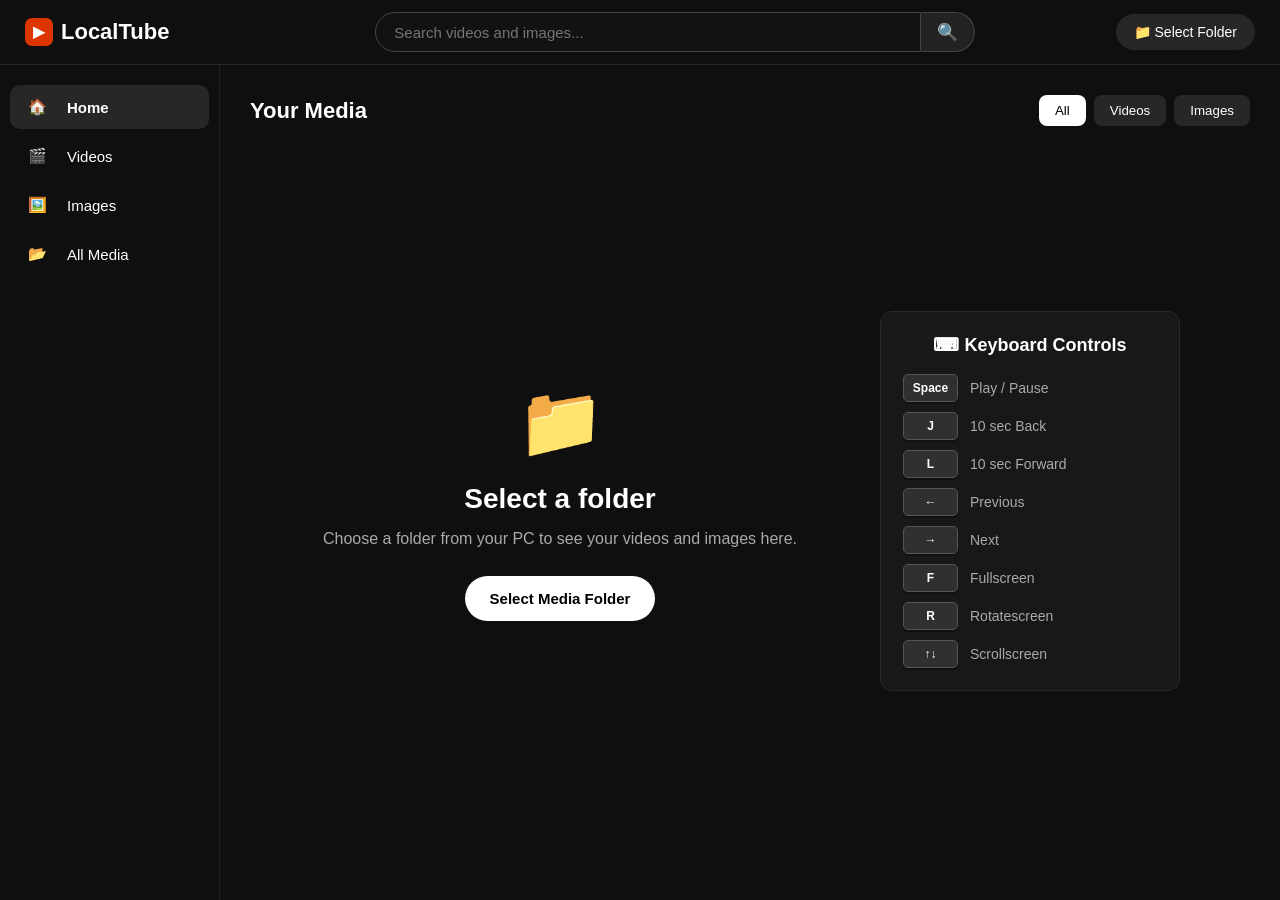
==== commit c41c058b: "." ====
--- a/index.html
+++ b/index.html
@@ -116,6 +116,14 @@
                             <kbd>F</kbd>
                             <span>Fullscreen</span>
                         </div>
+                         <div class="home-key-item">
+                            <kbd>R</kbd>
+                            <span>Rotatescreen</span>
+                        </div>
+                         <div class="home-key-item">
+                            <kbd>↑↓</kbd>
+                            <span>Scrollscreen</span>
+                        </div>
                     </div>
                 </div>
             </div>
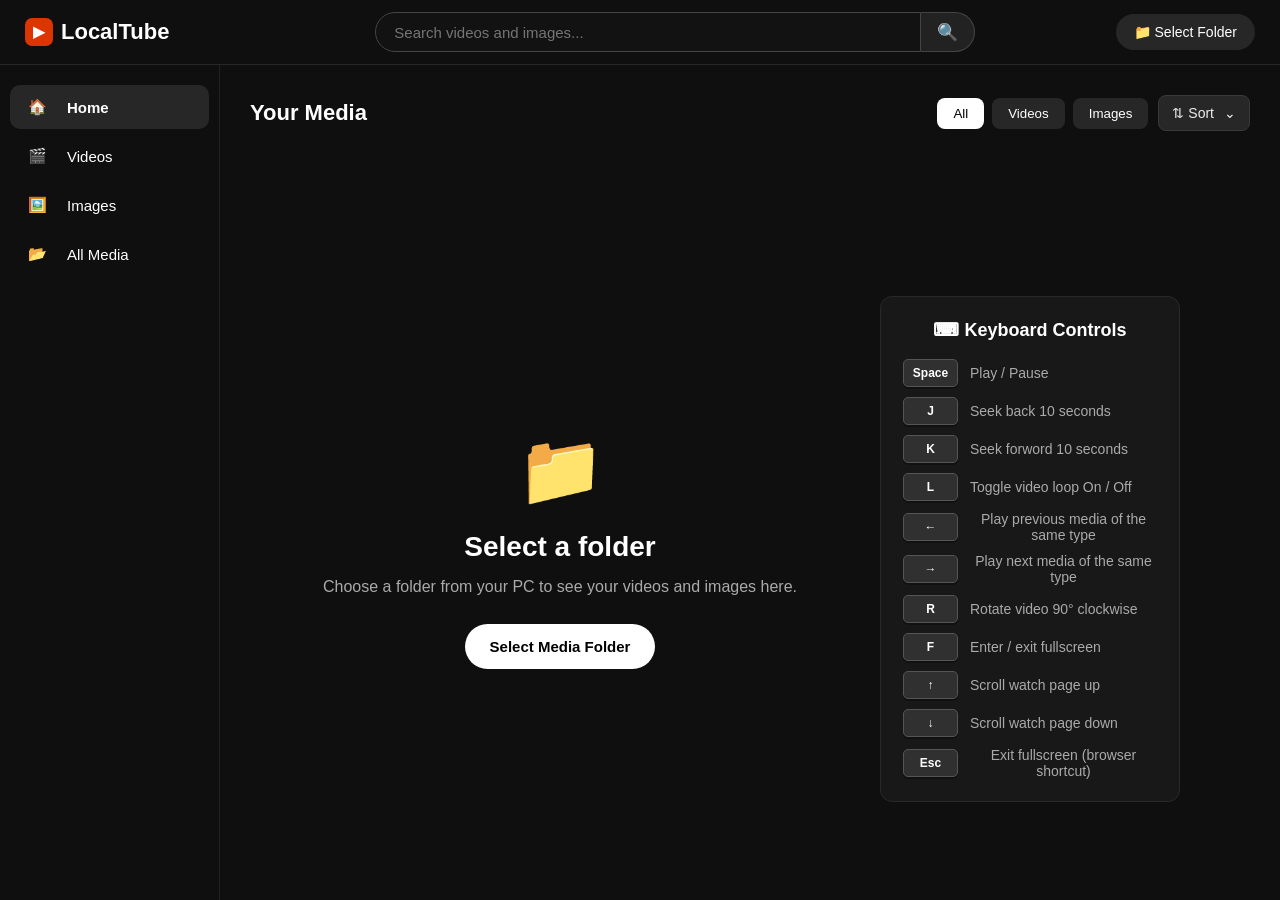
==== commit b9692a63: "." ====
--- a/index.html
+++ b/index.html
@@ -67,10 +67,34 @@
         <div class="top-section">
             <h2 id="pageTitle">Your Media</h2>
 
-            <div class="filter-buttons">
-                <button class="filter active" data-filter="all">All</button>
-                <button class="filter" data-filter="video">Videos</button>
-                <button class="filter" data-filter="image">Images</button>
+            <div class="top-actions">
+                <div class="filter-buttons">
+                    <button class="filter active" data-filter="all">All</button>
+                    <button class="filter" data-filter="video">Videos</button>
+                    <button class="filter" data-filter="image">Images</button>
+                </div>
+
+                <div class="sort-container">
+                    <button id="sortBtn" class="sort-btn" type="button" aria-expanded="false" aria-controls="sortMenu">
+                        ⇅ Sort <span aria-hidden="true">⌄</span>
+                    </button>
+
+                    <div id="sortMenu" class="sort-menu" hidden>
+                        <label for="sortBy">Sort by</label>
+                        <select id="sortBy">
+                            <option value="name">Name</option>
+                            <option value="date">Date modified</option>
+                            <option value="type">Type</option>
+                            <option value="size">File size</option>
+                        </select>
+
+                        <label for="sortOrder">Order</label>
+                        <select id="sortOrder">
+                            <option value="asc">Ascending</option>
+                            <option value="desc">Descending</option>
+                        </select>
+                    </div>
+                </div>
             </div>
         </div>
 
@@ -92,38 +116,17 @@
                     <h3>⌨ Keyboard Controls</h3>
 
                     <div class="home-key-list">
-                        <div class="home-key-item">
-                            <kbd>Space</kbd>
-                            <span>Play / Pause</span>
-                        </div>
-                        <div class="home-key-item">
-                            <kbd>J</kbd>
-                            <span>10 sec Back</span>
-                        </div>
-                        <div class="home-key-item">
-                            <kbd>L</kbd>
-                            <span>10 sec Forward</span>
-                        </div>
-                        <div class="home-key-item">
-                            <kbd>←</kbd>
-                            <span>Previous</span>
-                        </div>
-                        <div class="home-key-item">
-                            <kbd>→</kbd>
-                            <span>Next</span>
-                        </div>
-                        <div class="home-key-item">
-                            <kbd>F</kbd>
-                            <span>Fullscreen</span>
-                        </div>
-                         <div class="home-key-item">
-                            <kbd>R</kbd>
-                            <span>Rotatescreen</span>
-                        </div>
-                         <div class="home-key-item">
-                            <kbd>↑↓</kbd>
-                            <span>Scrollscreen</span>
-                        </div>
+                        <div class="home-key-item"><kbd>Space</kbd><span>Play / Pause</span></div>
+                        <div class="home-key-item"><kbd>J</kbd><span>Seek back 10 seconds</span></div>
+                        <div class="home-key-item"><kbd>K</kbd><span>Seek forword 10 seconds</span></div>
+                        <div class="home-key-item"><kbd>L</kbd><span>Toggle video loop On / Off</span></div>
+                        <div class="home-key-item"><kbd>←</kbd><span>Play previous media of the same type</span></div>
+                        <div class="home-key-item"><kbd>→</kbd><span>Play next media of the same type</span></div>
+                        <div class="home-key-item"><kbd>R</kbd><span>Rotate video 90° clockwise</span></div>
+                        <div class="home-key-item"><kbd>F</kbd><span>Enter / exit fullscreen</span></div>
+                        <div class="home-key-item"><kbd>↑</kbd><span>Scroll watch page up</span></div>
+                        <div class="home-key-item"><kbd>↓</kbd><span>Scroll watch page down</span></div>
+                        <div class="home-key-item"><kbd>Esc</kbd><span>Exit fullscreen (browser shortcut)</span></div>
                     </div>
                 </div>
             </div>
@@ -143,6 +146,26 @@
                     <span class="play-icon">▶</span>
                     <span>LocalTube</span>
                 </button>
+
+                <div class="watch-sort-container">
+                    <button id="watchSortBtn" class="sort-btn" type="button" aria-expanded="false" aria-controls="watchSortMenu">
+                        ⇅ Sort <span aria-hidden="true">⌄</span>
+                    </button>
+                    <div id="watchSortMenu" class="sort-menu watch-sort-menu" hidden>
+                        <label for="watchSortBy">Sort by</label>
+                        <select id="watchSortBy">
+                            <option value="name">Name</option>
+                            <option value="date">Date modified</option>
+                            <option value="type">Type</option>
+                            <option value="size">File size</option>
+                        </select>
+                        <label for="watchSortOrder">Order</label>
+                        <select id="watchSortOrder">
+                            <option value="asc">Ascending</option>
+                            <option value="desc">Descending</option>
+                        </select>
+                    </div>
+                </div>
             </div>
 
             <div class="watch-content">
@@ -191,11 +214,39 @@
                         <span id="videoDuration">0:00</span>
 
                         <button
+                            id="loopVideoBtn"
+                            class="loop-video-toggle"
+                            type="button"
+                            aria-pressed="false"
+                            title="Loop this video"
+                        >
+                            🔁 Loop: Off
+                        </button>
+
+                        <button
                             id="rotateVideoBtn"
                             type="button"
                             title="Rotate Video"
                         >
                             🔄 Rotate
+                        </button>
+                        <button
+                            id="rotateNextToggleBtn"
+                            class="rotate-next-toggle"
+                            type="button"
+                            aria-pressed="false"
+                            title="Keep this rotation for the next video"
+                        >
+                            ↪ Rotate Next: Off
+                        </button>
+                        <button
+                            id="autoPlayToggleBtn"
+                            class="autoplay-toggle"
+                            type="button"
+                            aria-pressed="false"
+                            title="Automatically play the next video when this video ends"
+                        >
+                            ▶ Auto Play: Off
                         </button>
 
                         <button
--- a/style.css
+++ b/style.css
@@ -3019,14 +3019,426 @@
         font-size: 11px;
     }
 }
+
+
+/* =========================================================
+   SORT MENU — beside All / Videos / Images
+   ========================================================= */
+.top-actions {
+    display: flex;
+    align-items: center;
+    justify-content: flex-end;
+    gap: 10px;
+    flex-wrap: wrap;
+}
+
+.sort-container {
+    position: relative;
+    flex: 0 0 auto;
+}
+
+.sort-btn {
+    display: inline-flex;
+    align-items: center;
+    gap: 10px;
+    min-height: 36px;
+    padding: 8px 13px;
+    color: #eee;
+    background: #272727;
+    border: 1px solid #3a3a3a;
+    border-radius: 8px;
+    cursor: pointer;
+    font-size: 14px;
+    white-space: nowrap;
+}
+
+.sort-btn:hover,
+.sort-btn[aria-expanded="true"] {
+    background: #383838;
+}
+
+.sort-menu {
+    position: absolute;
+    top: calc(100% + 8px);
+    right: 0;
+    z-index: 300;
+    width: 230px;
+    padding: 16px;
+    background: #202020;
+    border: 1px solid #3a3a3a;
+    border-radius: 10px;
+    box-shadow: 0 10px 30px rgba(0, 0, 0, 0.45);
+}
+
+.sort-menu[hidden] {
+    display: none !important;
+}
+
+.sort-menu label {
+    display: block;
+    margin: 0 0 7px;
+    color: #ccc;
+    font-size: 12px;
+}
+
+.sort-menu select {
+    width: 100%;
+    min-height: 38px;
+    margin: 0 0 14px;
+    padding: 8px 10px;
+    color: #fff;
+    background: #111;
+    border: 1px solid #444;
+    border-radius: 7px;
+    outline: none;
+}
+
+.sort-menu select:last-child {
+    margin-bottom: 0;
+}
+
+.sort-menu select:focus {
+    border-color: #3ea6ff;
+}
+
+@media (max-width: 650px) {
+    .top-section {
+        align-items: flex-start;
+        gap: 12px;
+        flex-direction: column;
+    }
+
+    .top-actions {
+        width: 100%;
+        justify-content: space-between;
+    }
+
+    .filter-buttons {
+        gap: 5px;
+        flex-wrap: wrap;
+    }
+
+    .filter {
+        padding: 8px 10px;
+    }
+}
+
+
+/* AUTO PLAY TOGGLE BESIDE VIDEO CONTROLS */
+.custom-video-controls .autoplay-toggle {
+    flex: 0 0 auto;
+    border: 1px solid #444;
+    background: #252525;
+    color: #eee;
+    padding: 8px 11px;
+    border-radius: 7px;
+    cursor: pointer;
+    white-space: nowrap;
+    font-size: 13px;
+}
+.custom-video-controls .autoplay-toggle:hover { background: #333; }
+.custom-video-controls .autoplay-toggle.is-on {
+    background: #e5e5e5; color: #111; border-color: #e5e5e5;
+}
+.custom-video-controls .autoplay-toggle:focus-visible {
+    outline: 2px solid #3ea6ff; outline-offset: 2px;
+}
+@media (max-width: 700px) {
+    .custom-video-controls .autoplay-toggle { padding: 7px 8px; font-size: 11px; }
+}
+
+
+/* =========================================================
+   FINAL ROTATION + FULLSCREEN + ROTATE-NEXT FIX
+   ========================================================= */
+.watch-page .main-video {
+    position: relative !important;
+    display: block !important;
+    width: 100% !important;
+    aspect-ratio: 16 / 9 !important;
+    height: auto !important;
+    min-height: 0 !important;
+    overflow: hidden !important;
+    background: #000 !important;
+}
+.watch-page .video-wrapper {
+    position: absolute !important;
+    inset: 0 !important;
+    width: 100% !important;
+    height: 100% !important;
+    display: flex !important;
+    align-items: center !important;
+    justify-content: center !important;
+    overflow: hidden !important;
+    background: #000 !important;
+}
+.watch-page #videoPlayer {
+    display: block !important;
+    flex: 0 0 auto !important;
+    object-fit: contain !important;
+    transform-origin: center center !important;
+    transition: transform 0.22s ease !important;
+    background: #000 !important;
+}
 .video-wrapper:fullscreen {
-    width: 100vw;
-    height: 100vh;
-    border-radius: 0;
+    position: fixed !important;
+    inset: 0 !important;
+    width: 100vw !important;
+    height: 100vh !important;
+    max-width: none !important;
+    max-height: none !important;
+    border-radius: 0 !important;
+    overflow: hidden !important;
+    background: #000 !important;
 }
 .video-wrapper:fullscreen #videoPlayer {
-    width: 100%;
-    height: 100%;
-    max-width: none;
-    max-height: none;
-}+    object-fit: contain !important;
+}
+.custom-video-controls .rotate-next-toggle {
+    flex: 0 0 auto;
+    border: 1px solid #444;
+    background: #252525;
+    color: #eee;
+    padding: 8px 10px;
+    border-radius: 7px;
+    cursor: pointer;
+    white-space: nowrap;
+    font-size: 12px;
+}
+.custom-video-controls .rotate-next-toggle:hover { background: #333; }
+.custom-video-controls .rotate-next-toggle.is-on {
+    background: #e5e5e5;
+    color: #111;
+    border-color: #e5e5e5;
+}
+@media (max-width: 850px) {
+    .custom-video-controls { gap: 5px !important; flex-wrap: wrap; }
+    .custom-video-controls #videoProgress { min-width: 60px; }
+    .custom-video-controls .rotate-next-toggle { padding: 7px 8px; font-size: 11px; }
+}
+
+
+/* FINAL ROTATION + FULLSCREEN FIX */
+.video-wrapper {
+    display: flex !important;
+    align-items: center !important;
+    justify-content: center !important;
+    overflow: hidden !important;
+    position: absolute !important;
+    inset: 0 !important;
+    width: 100% !important;
+    height: 100% !important;
+    background: #000 !important;
+}
+
+#videoPlayer {
+    display: block !important;
+    flex: 0 0 auto !important;
+    object-fit: contain !important;
+    transform-origin: center center !important;
+    transition: transform 0.22s ease !important;
+    background: #000 !important;
+    controls: none;
+}
+
+.video-wrapper:fullscreen {
+    position: fixed !important;
+    inset: 0 !important;
+    width: 100vw !important;
+    height: 100vh !important;
+    max-width: none !important;
+    max-height: none !important;
+    border-radius: 0 !important;
+    overflow: hidden !important;
+    background: #000 !important;
+}
+
+.video-wrapper:fullscreen #videoPlayer {
+    max-width: none !important;
+    max-height: none !important;
+}
+
+
+/* Rotation fill fix: clip overflow to the fixed player viewport. */
+.watch-page .video-wrapper {
+    overflow: hidden !important;
+    isolation: isolate;
+}
+.watch-page #videoPlayer {
+    object-fit: contain !important;
+}
+.video-wrapper:fullscreen #videoPlayer {
+    object-fit: contain !important;
+}
+
+
+/* Final repair: keep Sort visible on the home library and watch page. */
+body:not(.watching-media) .main .top-section {
+    display: flex !important;
+    visibility: visible !important;
+    align-items: center;
+    justify-content: space-between;
+    gap: 16px;
+}
+body:not(.watching-media) .main .top-actions {
+    display: flex !important;
+    visibility: visible !important;
+}
+.sort-container, .watch-sort-container {
+    position: relative;
+    flex: 0 0 auto;
+}
+.watch-header {
+    display: flex;
+    align-items: center;
+    gap: 12px;
+}
+.watch-sort-container { margin-left: auto; }
+.watch-sort-menu { top: calc(100% + 8px); right: 0; }
+
+/* Fullscreen the custom player panel rather than the video element. */
+.watch-main:fullscreen {
+    width: 100vw !important;
+    height: 100vh !important;
+    max-width: none !important;
+    margin: 0 !important;
+    padding: 18px 22px 12px !important;
+    box-sizing: border-box !important;
+    background: #000 !important;
+    display: flex !important;
+    flex-direction: column !important;
+    justify-content: center;
+    overflow: hidden !important;
+}
+.watch-main:fullscreen .main-video {
+    flex: 1 1 auto !important;
+    width: 100% !important;
+    height: auto !important;
+    min-height: 0 !important;
+    max-height: none !important;
+    aspect-ratio: auto !important;
+    display: flex !important;
+    position: relative !important;
+}
+.watch-main:fullscreen .video-wrapper {
+    flex: 1 1 auto;
+    width: 100% !important;
+    height: 100% !important;
+    min-height: 0;
+    overflow: hidden !important;
+    position: relative !important;
+    background: #000 !important;
+}
+.watch-main:fullscreen #playerTitle {
+    flex: 0 0 auto;
+    max-height: 2.5em;
+    overflow: hidden;
+}
+.watch-main:fullscreen .custom-video-controls {
+    flex: 0 0 auto;
+    width: 100%;
+}
+.watch-main:fullscreen .media-details { flex: 0 0 auto; }
+.watch-main:fullscreen .close-btn { z-index: 99999; }
+
+@media (max-width: 700px) {
+    .watch-sort-container .sort-btn { padding: 7px 10px; }
+    .watch-main:fullscreen { padding: 10px !important; }
+}
+
+
+/* FINAL PATCH v4: rotation sizing must override older !important rules. */
+.watch-page #videoPlayer {
+    transform-origin: center center !important;
+}
+
+/* In fullscreen show the video only. Keep the close button available. */
+.watch-main:fullscreen .custom-video-controls,
+.watch-main:fullscreen #playerTitle,
+.watch-main:fullscreen .media-details {
+    display: none !important;
+}
+
+.watch-main:fullscreen .main-video {
+    flex: 1 1 auto !important;
+    width: 100% !important;
+    height: 100% !important;
+    min-height: 0 !important;
+    max-height: none !important;
+    margin: 0 !important;
+    padding: 0 !important;
+    border-radius: 0 !important;
+    overflow: hidden !important;
+}
+
+.watch-main:fullscreen .video-wrapper {
+    position: absolute !important;
+    inset: 0 !important;
+    width: 100% !important;
+    height: 100% !important;
+    overflow: hidden !important;
+    background: #000 !important;
+}
+
+.watch-main:fullscreen #videoPlayer {
+    object-fit: contain;
+}
+
+/* Keep the home-page Sort control visible alongside filters. */
+.main > .top-section,
+.main > .top-section .top-actions {
+    display: flex !important;
+    visibility: visible !important;
+}
+.main > .top-section {
+    align-items: center;
+    justify-content: space-between;
+    gap: 16px;
+}
+
+
+/* FINAL PATCH v5: keep Sort and Close buttons separated. */
+.watch-header {
+    position: relative;
+    padding-right: 76px;
+    box-sizing: border-box;
+}
+.watch-sort-container {
+    margin-left: auto;
+    margin-right: 0;
+}
+
+/* In fullscreen, the Close button appears on pointer activity and fades away. */
+.watch-main:fullscreen .close-btn {
+    opacity: 1;
+    visibility: visible;
+    pointer-events: auto;
+    transition: opacity 0.25s ease, visibility 0.25s ease;
+}
+.watch-main:fullscreen.fullscreen-controls-hidden .close-btn {
+    opacity: 0;
+    visibility: hidden;
+    pointer-events: none;
+}
+
+
+/* FINAL PATCH v7: Loop toggle button matches the existing video controls. */
+#loopVideoBtn {
+    flex: 0 0 auto;
+    white-space: nowrap;
+}
+#loopVideoBtn.is-on {
+    background: #f1f1f1;
+    color: #111;
+    border-color: #f1f1f1;
+}
+.home-keyboard-guide {
+    max-height: 75vh;
+    overflow-y: auto;
+}
+@media (max-width: 900px) {
+    #loopVideoBtn {
+        padding: 8px 10px;
+        font-size: 12px;
+    }
+}
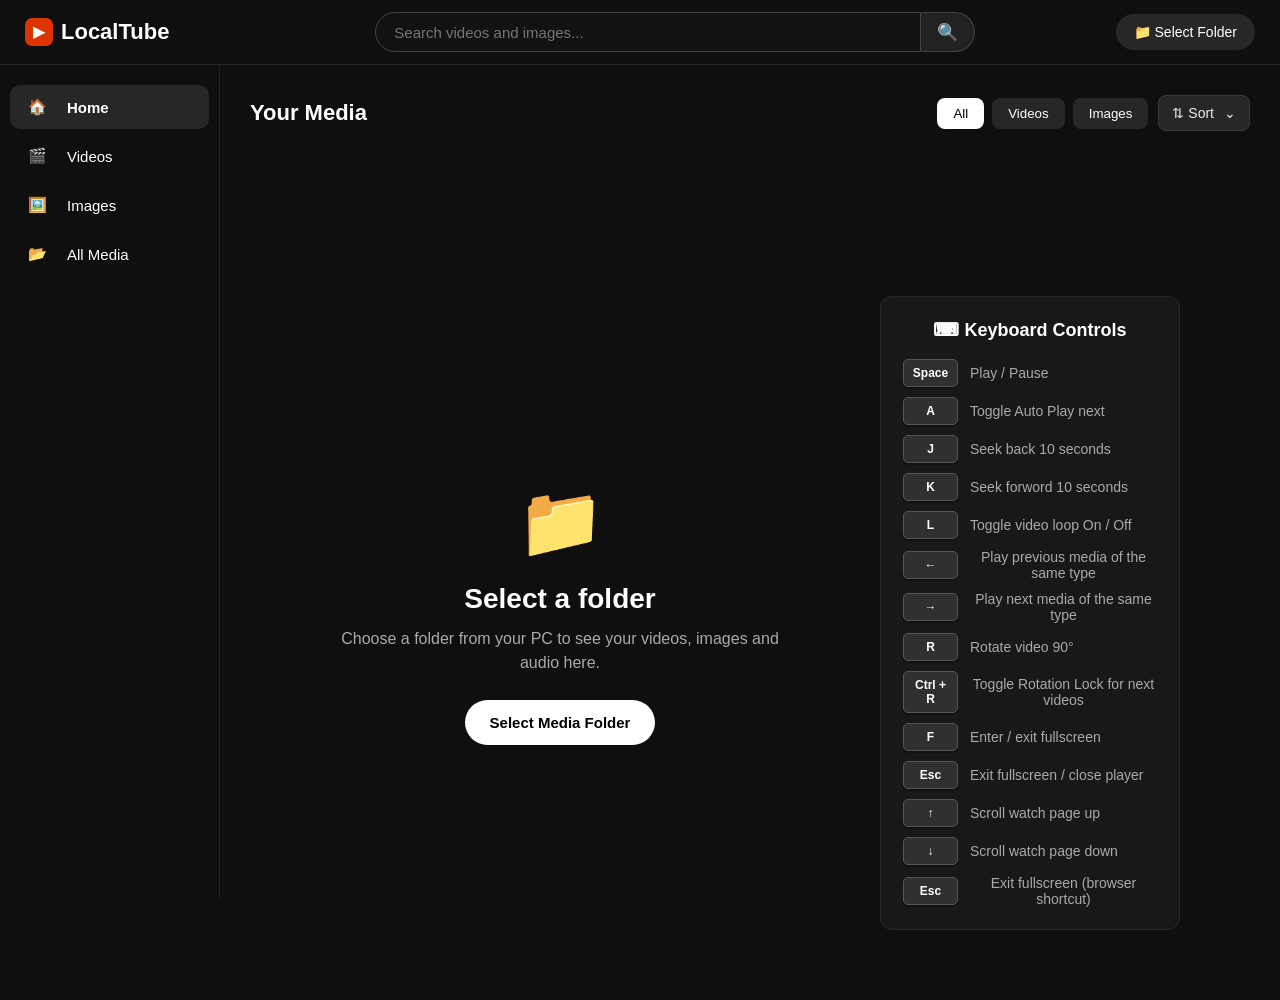
==== commit 562d11cc: "." ====
--- a/index.html
+++ b/index.html
@@ -105,7 +105,7 @@
                     <h2>Select a folder</h2>
                     <p>
                         Choose a folder from your PC to see your
-                        videos and images here.
+                        videos, images and audio here.
                     </p>
                     <button id="selectFolderEmpty">
                         Select Media Folder
@@ -117,13 +117,16 @@
 
                     <div class="home-key-list">
                         <div class="home-key-item"><kbd>Space</kbd><span>Play / Pause</span></div>
+                        <div class="home-key-item"><kbd>A</kbd><span>Toggle Auto Play next</span></div>
                         <div class="home-key-item"><kbd>J</kbd><span>Seek back 10 seconds</span></div>
-                        <div class="home-key-item"><kbd>K</kbd><span>Seek forword 10 seconds</span></div>
+                         <div class="home-key-item"><kbd>K</kbd><span>Seek forword 10 seconds</span></div>
                         <div class="home-key-item"><kbd>L</kbd><span>Toggle video loop On / Off</span></div>
                         <div class="home-key-item"><kbd>←</kbd><span>Play previous media of the same type</span></div>
                         <div class="home-key-item"><kbd>→</kbd><span>Play next media of the same type</span></div>
-                        <div class="home-key-item"><kbd>R</kbd><span>Rotate video 90° clockwise</span></div>
+                        <div class="home-key-item"><kbd>R</kbd><span>Rotate video 90°</span></div>
+                        <div class="home-key-item"><kbd>Ctrl + R</kbd><span>Toggle Rotation Lock for next videos</span></div>
                         <div class="home-key-item"><kbd>F</kbd><span>Enter / exit fullscreen</span></div>
+                        <div class="home-key-item"><kbd>Esc</kbd><span>Exit fullscreen / close player</span></div>
                         <div class="home-key-item"><kbd>↑</kbd><span>Scroll watch page up</span></div>
                         <div class="home-key-item"><kbd>↓</kbd><span>Scroll watch page down</span></div>
                         <div class="home-key-item"><kbd>Esc</kbd><span>Exit fullscreen (browser shortcut)</span></div>
@@ -178,14 +181,22 @@
                     <!-- ================= MAIN VIDEO ================= -->
                     <div class="main-video">
                         <div class="video-wrapper">
-                            <video
-                                id="videoPlayer"
-                                autoplay
-                                playsinline
-                            ></video>
+                            <div id="videoRotationLayer" class="video-rotation-layer">
+                                <video
+                                    id="videoPlayer"
+                                    autoplay
+                                    playsinline
+                                ></video>
+                            </div>
+                            <canvas id="videoRotationCanvas" aria-hidden="true"></canvas>
                         </div>
 
                         <img id="imageViewer" alt="Image">
+                        <div id="audioViewer" class="audio-viewer" aria-label="Audio artwork">
+                            <div class="audio-art-icon">♫</div>
+                            <div id="audioViewerTitle" class="audio-viewer-title"></div>
+                            <div class="audio-viewer-subtitle">Now playing</div>
+                        </div>
                     </div>
 
                     <h2 id="playerTitle"></h2>
--- a/style.css
+++ b/style.css
@@ -3442,3 +3442,211 @@
         font-size: 12px;
     }
 }
+
+
+/* FINAL PATCH v9: keep the video viewport stable; JS computes rotated fit from source dimensions. */
+.watch-page .video-wrapper {
+    position: absolute !important;
+    inset: 0 !important;
+    overflow: hidden !important;
+    isolation: isolate;
+    background: #000 !important;
+}
+.watch-page #videoPlayer {
+    transform-origin: center center !important;
+    background: #000 !important;
+}
+
+/* FINAL PATCH v10: audio artwork and shortcut status overlay */
+.audio-viewer {
+    display: none;
+    position: absolute;
+    inset: 0;
+    z-index: 3;
+    flex-direction: column;
+    align-items: center;
+    justify-content: center;
+    gap: 12px;
+    padding: 24px;
+    text-align: center;
+    overflow: hidden;
+    background: radial-gradient(circle at 50% 35%, #35304f 0%, #191923 42%, #080808 100%);
+}
+.audio-art-icon {
+    width: clamp(110px, 24vw, 230px);
+    height: clamp(110px, 24vw, 230px);
+    display: grid;
+    place-items: center;
+    border-radius: 22px;
+    background: linear-gradient(135deg, #ff643d, #8d48dc 55%, #202b70);
+    box-shadow: 0 18px 55px rgba(0,0,0,.45);
+    color: white;
+    font-size: clamp(58px, 11vw, 120px);
+}
+.audio-viewer-title {
+    max-width: min(80%, 700px);
+    font-size: clamp(16px, 2vw, 24px);
+    font-weight: 700;
+    overflow-wrap: anywhere;
+}
+.audio-viewer-subtitle { color: #bdbdc8; font-size: 14px; }
+.audio-thumbnail-art {
+    width: 100%;
+    height: 100%;
+    display: flex;
+    flex-direction: column;
+    align-items: center;
+    justify-content: center;
+    gap: 4px;
+    background: linear-gradient(135deg, #ff643d, #8d48dc 55%, #202b70);
+    color: white;
+}
+.audio-thumbnail-art span { font-size: 42px; line-height: 1; }
+.audio-thumbnail-art small { font-size: 10px; font-weight: 700; letter-spacing: 2px; }
+.audio-thumbnail-art.compact span { font-size: 32px; }
+.shortcut-status-toast {
+    position: fixed;
+    left: 50%;
+    bottom: 28px;
+    z-index: 100000;
+    transform: translate(-50%, 12px);
+    opacity: 0;
+    visibility: hidden;
+    pointer-events: none;
+    padding: 11px 18px;
+    border: 1px solid rgba(255,255,255,.18);
+    border-radius: 999px;
+    color: #fff;
+    background: rgba(28,28,28,.94);
+    box-shadow: 0 8px 30px rgba(0,0,0,.45);
+    font: 600 14px/1.2 Arial, sans-serif;
+    transition: opacity .16s ease, transform .16s ease, visibility .16s ease;
+    white-space: nowrap;
+}
+.shortcut-status-toast.visible {
+    opacity: 1;
+    visibility: visible;
+    transform: translate(-50%, 0);
+}
+@media (max-width: 700px) {
+    .shortcut-status-toast { bottom: 16px; max-width: calc(100vw - 32px); white-space: normal; text-align: center; }
+}
+
+/* Audio artwork must be positioned inside the player viewport. */
+.watch-page .main-video { position: relative !important; }
+
+
+/* FINAL PATCH v11: keep shortcut feedback visible in fullscreen.
+   The toast is appended inside .watch-main so it remains part of the fullscreen subtree. */
+.watch-main:fullscreen .shortcut-status-toast {
+    position: absolute !important;
+    left: 50% !important;
+    bottom: 28px !important;
+    z-index: 100001 !important;
+    max-width: calc(100vw - 32px);
+    white-space: nowrap;
+    pointer-events: none !important;
+}
+@media (max-width: 700px) {
+    .watch-main:fullscreen .shortcut-status-toast {
+        bottom: 16px !important;
+        white-space: normal;
+        text-align: center;
+    }
+}
+
+/* FIX: show images above the player area instead of behind the black video wrapper. */
+.watch-page .main-video #imageViewer {
+    position: relative;
+    z-index: 2;
+    width: 100%;
+    height: 100%;
+    max-width: 100%;
+    max-height: 100%;
+    object-fit: contain;
+    background: #000;
+}
+.watch-page .main-video .video-wrapper[style*="display: none"] {
+    display: none !important;
+}
+
+/* Image viewer controls: keep navigation, rotation and fullscreen available. */
+#customVideoControls.image-mode #playPauseBtn,
+#customVideoControls.image-mode #videoCurrentTime,
+#customVideoControls.image-mode #videoProgress,
+#customVideoControls.image-mode #videoDuration,
+#customVideoControls.image-mode #loopVideoBtn,
+#customVideoControls.image-mode #autoPlayToggleBtn {
+    display: none !important;
+}
+
+#imageViewer {
+    transform-origin: center center;
+    transition: transform 0.22s ease;
+}
+
+
+/* Image rotation: preserve the image aspect ratio and let JS fit its rotated bounds. */
+.watch-page .main-video {
+    position: relative !important;
+    isolation: isolate;
+}
+.watch-page .main-video #imageViewer {
+    position: absolute !important;
+    left: 50% !important;
+    top: 50% !important;
+    display: block;
+    width: auto;
+    height: auto;
+    max-width: none !important;
+    max-height: none !important;
+    object-fit: contain !important;
+    transform-origin: center center !important;
+    background: transparent;
+}
+.watch-main:fullscreen .main-video #imageViewer {
+    max-width: none !important;
+    max-height: none !important;
+}
+
+
+/* Stable video rotation: transform the wrapper layer, never the decoded video. */
+.watch-page .video-wrapper {
+    position: relative !important;
+    overflow: hidden !important;
+    isolation: isolate;
+}
+.watch-page #videoRotationLayer {
+    position: absolute !important;
+    left: 50% !important;
+    top: 50% !important;
+    display: flex !important;
+    align-items: center !important;
+    justify-content: center !important;
+    transform-origin: center center !important;
+    will-change: transform;
+}
+.watch-page #videoRotationLayer #videoPlayer {
+    position: relative !important;
+    inset: auto !important;
+    width: 100% !important;
+    height: 100% !important;
+    max-width: 100% !important;
+    max-height: 100% !important;
+    object-fit: contain !important;
+    transform: none !important;
+    flex: 0 0 auto !important;
+}
+.watch-main:fullscreen .video-wrapper {
+    position: absolute !important;
+    inset: 0 !important;
+    width: 100% !important;
+    height: 100% !important;
+}
+
+
+/* Reliable rotated-video rendering: canvas mirrors frames only while rotated. */
+.watch-page .video-wrapper { position: relative !important; overflow: hidden !important; background: #000 !important; }
+.watch-page #videoRotationLayer { position: absolute !important; inset: 0 !important; width: 100% !important; height: 100% !important; transform: none !important; }
+.watch-page #videoRotationCanvas { display: none; position: absolute; inset: 0; z-index: 5; width: 100%; height: 100%; background: #000; pointer-events: none; }
+.watch-page #videoPlayer { transform: none !important; }
